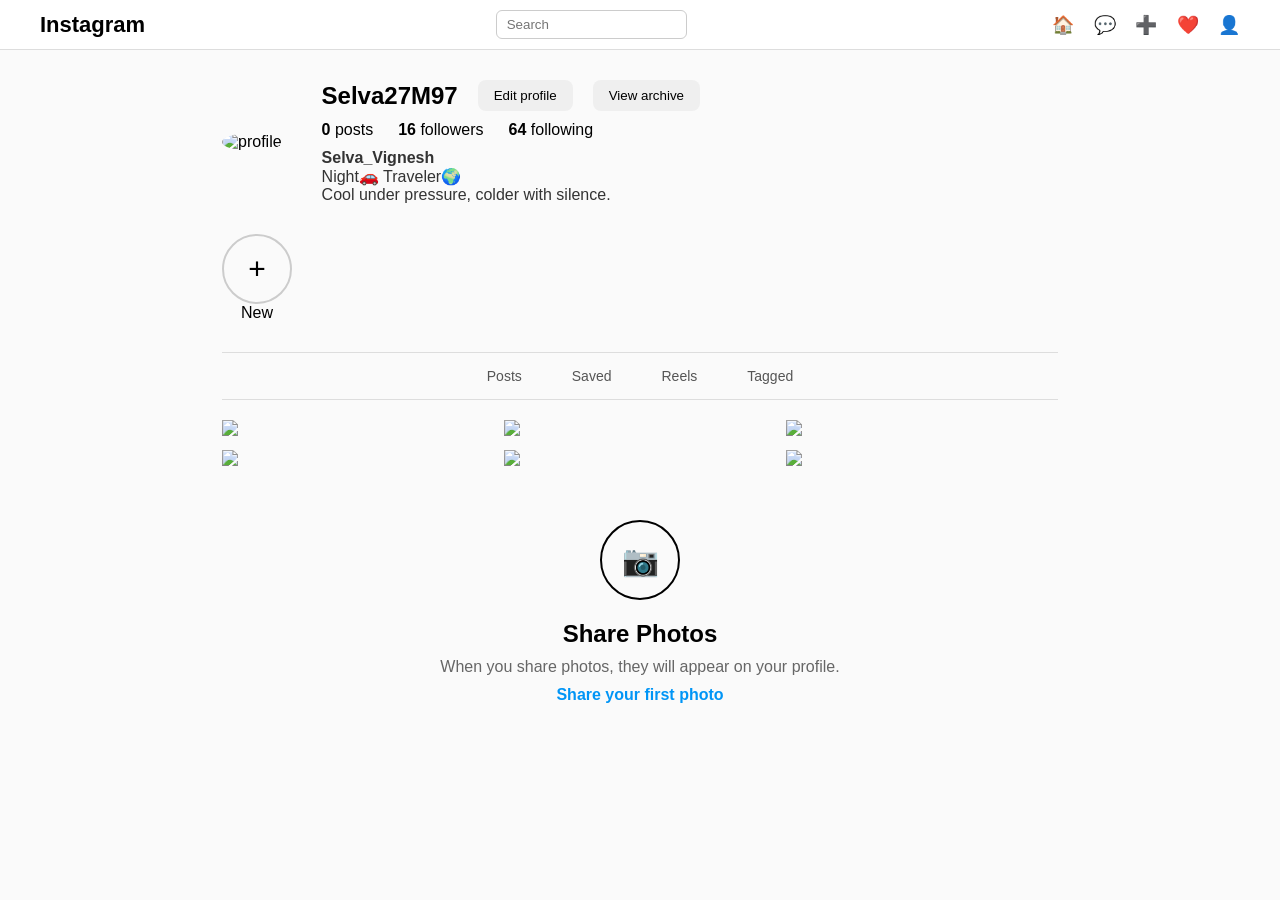
==== Day_13/index.html @ bc6c1391 "Add files via upload" ====
<!DOCTYPE html>
<html lang="en">
<head>
    <meta charset="UTF-8">
    <meta name="viewport" content="width=device-width, initial-scale=1.0">
    <title>Instagram Profile</title>
    <link rel="stylesheet" href="style.css">
</head>
<body>
    <!-- header section-->
     <header>
        <!-- navigitaion section -->
         <div id="navbar">
            <!-- logo section -->
             <div id="logo">Instagram</div>
             <!-- search bar -->
             <div id="search">
                <input type="text" placeholder="Search">
            </div>
            <!-- Navigation icons -->
             <div id="nav-icons">
                <span>🏠</span>
                <span>💬</span>
                <span>➕</span>
                <span>❤️</span>
                <span>👤</span>
             </div>
         </div>
     </header>
     <!-- main contant -->
     <main id="container">
        <!--  -->
        <section id="profile-header">
            <!-- profile images -->
            <div id="profile-img">
                <img src="D:\Entri_course\100_DaysCoding_challange\Day_13\images\WhatsApp Image 2026-04-04 at 11.20.19 AM.jpeg" alt="profile">
            </div>
            <!-- profile-info -->
            <div id="profile-info">
            <div id="username">
                <h2>Selva27M97</h2>
                <button class="btn">Edit profile</button>
                <button class="btn">View archive</button>
            </div>
            <!-- row wise contant -->
            <div id="stats">
                <p><span>0</span> posts</p>
                <p><span>16</span> followers</p>
                <p><span>64</span> following</p>                
            </div>
               <!-- bio contant -->
            <div id="bio">
                <p><b>Selva_Vignesh</b></p>
                <p>Night🚗 Traveler🌍 </p>
                <p>Cool under pressure, colder with silence.</p>                    
            </div>
            </div>
        </section>
        <section>
            <!-- Highlights -->
             <div id="highlights">
                <div id="highlight">
                    <div id="highlight-circle">+</div>
                    <p>New</p>
                </div>
            </div>
        </section>
        <section>
            <!-- Tabs -->
             <div id="tabs">
                <div>Posts</div>
                <div>Saved</div>
                <div>Reels</div>
                <div>Tagged</div>
            </div>
        </section>
        <section>
            <!-- Post Grid -->
             <div id="post-grid">
                <div class="post"><img src="D:\Entri_course\100_DaysCoding_challange\Day_13\images\WhatsApp Image 2026-04-04 at 11.21.33 AM.jpeg"  width="280px"></div>
                <div class="post"><img src="D:\Entri_course\100_DaysCoding_challange\Day_13\images\WhatsApp Image 2026-04-04 at 11.21.08 AM.jpeg"  width="280px"></div>
                <div class="post"><img src="D:\Entri_course\100_DaysCoding_challange\Day_13\images\WhatsApp Image 2026-04-04 at 11.23.02 AM (2).jpeg"   width="280px"></div>
                <div class="post"><img src="D:\Entri_course\100_DaysCoding_challange\Day_13\images\WhatsApp Image 2026-04-04 at 11.21.33 AM (1).jpeg" width="280px"></div>
                <div class="post"><img src="D:\Entri_course\100_DaysCoding_challange\Day_13\images\WhatsApp Image 2026-04-04 at 11.23.02 AM (2).jpeg" width="280px"></div>
                <div class="post"><img src="D:\Entri_course\100_DaysCoding_challange\Day_13\images\WhatsApp Image 2026-04-04 at 11.23.02 AM.jpeg"   width="280px"></div>
            </div>            
        </section>
        <section>
            <!-- Empty Section (Optional) -->
             <div id="empty-post">
                <div id="camera">📷</div>
                <h2>Share Photos</h2>
                <p>When you share photos, they will appear on your profile.</p>
                <a href="#">Share your first photo</a>
            </div>
        </section>

     </main>
    
</body>
</html>
---- Day_13/style.css ----
/* universel sector */
*{
    margin: 0;
    padding: 0;
    box-sizing: border-box;
    font-family: Arial, Helvetica, sans-serif;
}
/* body color change */
body{
    background-color: #fafafa;
}
/* navigation section */
#navbar{
    width: 100%;
    background-color: white;
    border-bottom: 1px solid #ddd;
    padding: 10px 40px;
    display: flex;
    justify-content: space-between;
    align-items: center;
    position: sticky;
    top: 0;
}
#logo{
    font-size: 22px;
    font-weight: bold;
}
#search input{
    padding: 6px 10px;
    border: 1px solid #ccc;
    border-radius: 6px;
}
#nav-icons span{
    margin-left: 15px;
    cursor:pointer;
    font-size: 18px;
}
/* Cointainer */
#container{
    width: 70%;
    margin: auto;
    padding: 30px;
}
/* profile header */
#profile-header{
    display: flex;
    align-items: center;
    gap: 40px;
}
/* profile images Size & cove radius */
#profile-img img{
    width: 150px;
    height: 150px;
    border-radius: 50%;
    object-fit: cover;
}
#profile-info h2{
    font-size: 24px;
}
#username{
    display: flex;
    align-items: center;
    gap: 20px;
    margin-bottom: 10px;
}
/* CTA- button design */
.btn{
    padding: 8px 16px;
    border: none;
    background-color: #efefef;
    border-radius: 8px;
    cursor: pointer;
}
/* hover to CTA button */
.btn:hover{
    background-color: #ddd;
}
#stats{
    display: flex;
    gap: 25px;
    margin: 10px 0;
}
#stats span{
    font-weight: bold;
}
#bio{
    margin-top: 5px;
    color: #333;
}
/* Highlights */
#highlights{
    margin-top: 30px;
    display: flex;
    gap: 20px;
}
#highlight{
    text-align: center;
}
#highlight-circle{
    width: 70px;
    height: 70px;
    border-radius: 50%;
    border: 2px solid #ccc;
    display: flex;
    align-items: center;
    justify-content: center;
    font-size: 30px;
    color:black;
}
/* Tabs */
#tabs{
    margin-top: 30px;
    border-top: 1px solid #ddd;
    border-bottom: 1px solid #ddd;
    display: flex;
    justify-content: center;
    gap: 50px;
    padding: 15px 0;
}
#tabs div{
    cursor: pointer;
    font-size: 14px;
    color: #555;
}
#tabs div:hover {
    color: black;
}
/* post grid */
#post-grid {
    display:grid;
    grid-template-columns: repeat(3, 1fr);
    gap: 10px;
    margin-top: 20px;
}
#post{
    width: 100%;
    height: 200px;
    background-color: #ddd;
    display: flex;
    align-items: center;
    justify-content: center;
    font-size: 20px;
    color: #555;
}
#post-img{
    width: 100%;
    height: 100%;
    object-fit: cover;
}
/* Post section */
#empty-post{
    text-align: center;
    margin-top: 50px;
}
#camera {
    width: 80px;
    height: 80px;
    border: 2px solid black;
    border-radius: 50%;
    margin: auto;
    display: flex;
    align-items: center;
    justify-content: center;
    font-size: 30px;
}
#empty-post h2 {
    margin-top: 20px;
}
#empty-post p {
    margin-top: 10px;
    color: #666;
}
#empty-post a {
    display: inline-block;
    margin-top: 10px;
    color: #0095f6;
    text-decoration: none;
    font-weight: bold;
}
/* Responsive */
@media(max-width: 768px) {
    #container {
        width: 95%;
    }
    #profile-header {
        flex-direction: column;
        align-items: center;
        text-align: center;
    }
    #stats {
        justify-content: center;
    }
    #post-grid {
        grid-template-columns: repeat(2, 1fr);
    }     
}
@media(max-width: 480px) {
    #post-grid {
        grid-template-columns: repeat(1, 1fr);
    }
}
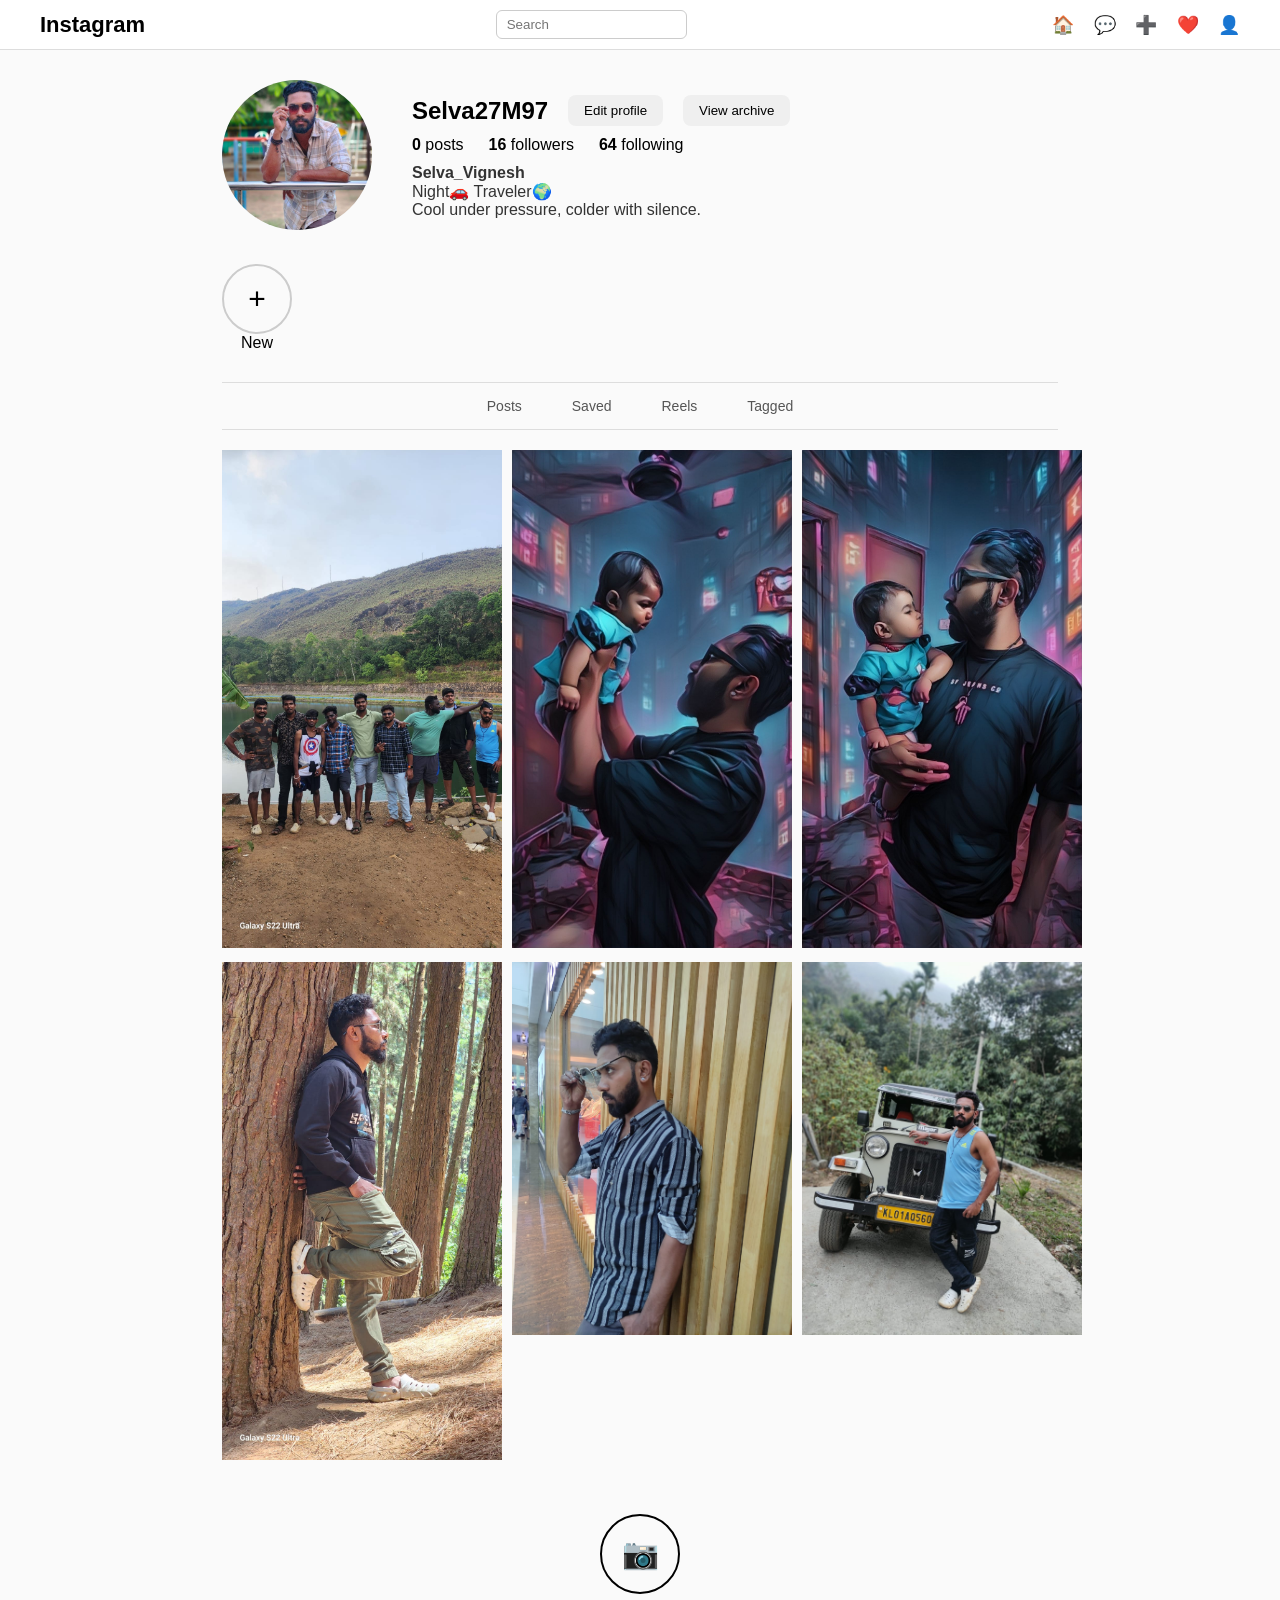
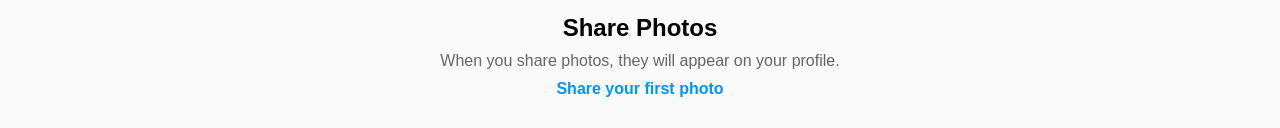
==== commit 486e7dda: "Add files via upload" ====
--- a/Day_13/index.html
+++ b/Day_13/index.html
@@ -33,7 +33,7 @@
         <section id="profile-header">
             <!-- profile images -->
             <div id="profile-img">
-                <img src="D:\Entri_course\100_DaysCoding_challange\Day_13\images\WhatsApp Image 2026-04-04 at 11.20.19 AM.jpeg" alt="profile">
+                <img src="images/Selva_2.jpeg" alt="profile">
             </div>
             <!-- profile-info -->
             <div id="profile-info">
@@ -77,12 +77,12 @@
         <section>
             <!-- Post Grid -->
              <div id="post-grid">
-                <div class="post"><img src="D:\Entri_course\100_DaysCoding_challange\Day_13\images\WhatsApp Image 2026-04-04 at 11.21.33 AM.jpeg"  width="280px"></div>
-                <div class="post"><img src="D:\Entri_course\100_DaysCoding_challange\Day_13\images\WhatsApp Image 2026-04-04 at 11.21.08 AM.jpeg"  width="280px"></div>
-                <div class="post"><img src="D:\Entri_course\100_DaysCoding_challange\Day_13\images\WhatsApp Image 2026-04-04 at 11.23.02 AM (2).jpeg"   width="280px"></div>
-                <div class="post"><img src="D:\Entri_course\100_DaysCoding_challange\Day_13\images\WhatsApp Image 2026-04-04 at 11.21.33 AM (1).jpeg" width="280px"></div>
-                <div class="post"><img src="D:\Entri_course\100_DaysCoding_challange\Day_13\images\WhatsApp Image 2026-04-04 at 11.23.02 AM (2).jpeg" width="280px"></div>
-                <div class="post"><img src="D:\Entri_course\100_DaysCoding_challange\Day_13\images\WhatsApp Image 2026-04-04 at 11.23.02 AM.jpeg"   width="280px"></div>
+                <div class="post"><img src="images/Selva_6.jpeg"  width="280px"></div>
+                <div class="post"><img src="images/Selva_3.jpeg"  width="280px"></div>
+                <div class="post"><img src="images/Selva_4.jpeg"   width="280px"></div>
+                <div class="post"><img src="images/Selva_5.jpeg" width="280px"></div>
+                <div class="post"><img src="images/Selva_7.jpeg" width="280px"></div>
+                <div class="post"><img src="images/Selva_8.jpeg"   width="280px"></div>
             </div>            
         </section>
         <section>
